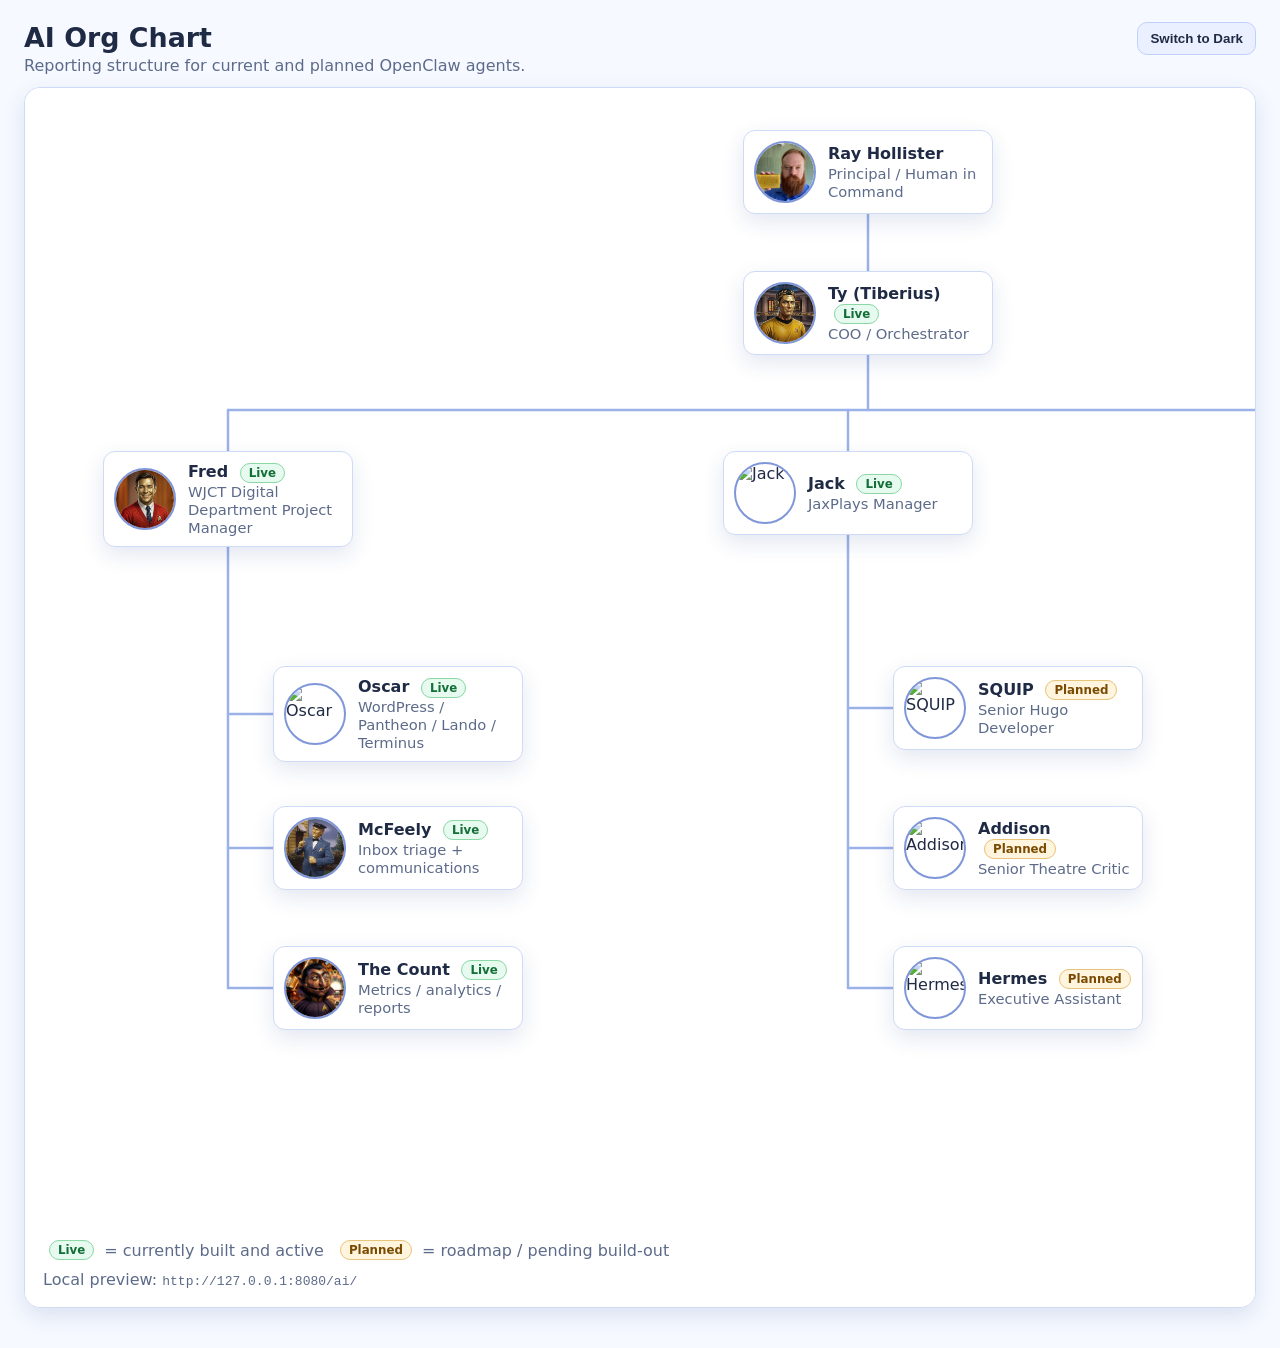
==== ai/index.html @ dd664bd5 "Add AI team page Co-Authored-By: Claude Opus 4.6 <noreply@anthropic.com>" ====
<!doctype html>
<html lang="en">
<head>
  <meta charset="UTF-8" />
  <meta name="viewport" content="width=device-width, initial-scale=1.0" />
  <title>AI Org Chart</title>
  <style>
    :root{
      --bg:#f6f9ff; --panel:#ffffff; --text:#1f2a44; --muted:#5d6b8a; --line:#9bb2e8;
      --card:#ffffff; --border:#cfdaf6; --shadow:0 8px 22px rgba(25,55,130,.12);
      --live-bg:#e7faef; --live-bd:#8bd7a5; --live-tx:#136f37;
      --plan-bg:#fff4dd; --plan-bd:#e8c47b; --plan-tx:#7a4a00;
      --btn:#eaf0ff; --btn-bd:#bfd0ff;
    }
    body.dark{
      --bg:#090f22; --panel:#0d1631; --text:#edf2ff; --muted:#a8b4d8; --line:#445da7;
      --card:#111b39; --border:#2f4384; --shadow:0 10px 24px rgba(0,0,0,.35);
      --live-bg:#173924; --live-bd:#3f8e5f; --live-tx:#b4f3c8;
      --plan-bg:#3a2a12; --plan-bd:#8d6730; --plan-tx:#ffdca1;
      --btn:#182346; --btn-bd:#3c56a1;
    }
    *{box-sizing:border-box}
    body{margin:0;font-family:Inter,system-ui,-apple-system,Segoe UI,Roboto,sans-serif;background:var(--bg);color:var(--text)}
    .wrap{width:100%;padding:22px 24px 40px}
    .top{display:flex;align-items:flex-start;justify-content:space-between;gap:12px;margin-bottom:12px}
    h1{margin:0;font-size:clamp(1.35rem,2.1vw,2.2rem)}
    .sub{margin:.2rem 0 0;color:var(--muted)}
    .toggle{border:1px solid var(--btn-bd);background:var(--btn);color:var(--text);padding:8px 12px;border-radius:10px;cursor:pointer;font-weight:600}

    .chart-shell{background:var(--panel);border:1px solid var(--border);border-radius:16px;box-shadow:var(--shadow);padding:18px;overflow:auto}
    .chart{position:relative;width:1600px;height:1120px;margin:0 auto}
    .wires{position:absolute;inset:0;pointer-events:none}
    .wires line{stroke:var(--line);stroke-width:2.5;stroke-linecap:round}
    .node{position:absolute;width:250px;display:flex;gap:12px;align-items:center;background:var(--card);border:1px solid var(--border);border-radius:12px;padding:10px;box-shadow:var(--shadow)}

    .avatar{width:62px;height:62px;border-radius:50%;object-fit:cover;border:2px solid #7f96d8;background:#fff;flex:0 0 auto;cursor:zoom-in}
    .name{font-weight:800;line-height:1.2}
    .role{font-size:.92rem;color:var(--muted);line-height:1.2;margin-top:2px}
    .pill{font-size:.74rem;padding:2px 8px;border-radius:999px;border:1px solid;margin-left:6px;vertical-align:middle;font-weight:700}
    .pill.live{background:var(--live-bg);border-color:var(--live-bd);color:var(--live-tx)}
    .pill.planned{background:var(--plan-bg);border-color:var(--plan-bd);color:var(--plan-tx)}
    .legend{margin-top:14px;color:var(--muted);display:flex;align-items:center;gap:10px;flex-wrap:wrap}

    /* Mobile layout */
    .mobile{display:none}
    .mobile .stack{display:grid;gap:10px}
    .m-card{display:flex;gap:10px;align-items:center;background:var(--card);border:1px solid var(--border);border-radius:12px;padding:10px;box-shadow:var(--shadow)}
    .m-lines{position:relative;margin-left:34px;padding-left:14px;display:grid;gap:8px}
    .m-lines > *{position:relative}
    /* side stub into each item */
    .m-lines > *::before{content:'';position:absolute;left:-14px;top:24px;width:14px;border-top:2px solid var(--line)}
    /* vertical segment only between items (prevents hanging tails) */
    .m-lines > *:not(:last-child)::after{content:'';position:absolute;left:-14px;top:24px;bottom:-8px;border-left:2px solid var(--line)}
    /* start connector from parent into first child centerline */
    .m-lines::before{content:'';position:absolute;left:-14px;top:-8px;height:32px;border-left:2px solid var(--line)}

    details.branch{background:var(--card);border:1px solid var(--border);border-radius:12px;padding:8px 10px;box-shadow:var(--shadow)}
    details.branch summary{cursor:pointer;font-weight:700;list-style:none;position:relative}
    details.branch summary::-webkit-details-marker{display:none}
    .branch-content{margin-top:8px;display:grid;gap:8px;position:relative}
    .branch-content > .m-card{position:relative}
    /* connector from manager card down into the direct-report rail */
    .branch-content > .m-card + .m-lines{margin-top:2px}
    .branch-content > .m-card + .m-lines::before{content:'';position:absolute;left:34px;top:-8px;height:32px;border-left:2px solid var(--line)}

    .lightbox{position:fixed;inset:0;background:rgba(8,12,24,.78);display:none;align-items:center;justify-content:center;z-index:9999;padding:24px}
    .lightbox.open{display:flex}
    .lightbox img{max-width:min(88vw,1000px);max-height:88vh;border-radius:14px;border:2px solid var(--border);box-shadow:0 20px 50px rgba(0,0,0,.45);background:#000}
    .lightbox .close{position:absolute;top:18px;right:18px;border:1px solid var(--btn-bd);background:var(--btn);color:var(--text);padding:8px 12px;border-radius:10px;cursor:pointer;font-weight:700}

    @media (max-width: 1100px){
      .desktop{display:none}
      .mobile{display:block}
      .wrap{padding:16px}
      .chart-shell{padding:12px}
    }
  </style>
</head>
<body>
  <div class="wrap">
    <div class="top">
      <div>
        <h1>AI Org Chart</h1>
        <p class="sub">Reporting structure for current and planned OpenClaw agents.</p>
      </div>
      <button class="toggle" id="themeToggle">Switch to Dark</button>
    </div>

    <div class="chart-shell desktop">
      <div class="chart" id="chart">
        <svg class="wires" id="wires" aria-hidden="true"></svg>

        <div class="node" id="ray" style="left:700px;top:24px"><img class="avatar" src="assets/ray.jpg" alt="Ray" /><div><div class="name">Ray Hollister</div><div class="role">Principal / Human in Command</div></div></div>
        <div class="node" id="ty" style="left:700px;top:165px"><img class="avatar" src="assets/ty.jpg" alt="Ty" /><div><div class="name">Ty (Tiberius) <span class="pill live">Live</span></div><div class="role">COO / Orchestrator</div></div></div>

        <div class="node" id="fred" style="left:60px;top:345px"><img class="avatar" src="assets/fred.jpg" alt="Fred" /><div><div class="name">Fred <span class="pill live">Live</span></div><div class="role">WJCT Digital Department Project Manager</div></div></div>
        <div class="node" id="jack" style="left:680px;top:345px"><img class="avatar" src="assets/jack.png" alt="Jack" /><div><div class="name">Jack <span class="pill live">Live</span></div><div class="role">JaxPlays Manager</div></div></div>
        <div class="node" id="personal" style="left:1240px;top:345px"><img class="avatar" src="https://jaxplays.org/media/default/people_headshot.webp" alt="Personal" /><div><div class="name">Hollister <span class="pill planned">Planned</span></div><div class="role">TBD specialists (homelab / automation)</div></div></div>

        <div class="node" id="oscar" style="left:230px;top:560px"><img class="avatar" src="assets/oscar.png" alt="Oscar" /><div><div class="name">Oscar <span class="pill live">Live</span></div><div class="role">WordPress / Pantheon / Lando / Terminus</div></div></div>
        <div class="node" id="mcfeely" style="left:230px;top:700px"><img class="avatar" src="assets/mcfeely.jpg" alt="McFeely" /><div><div class="name">McFeely <span class="pill live">Live</span></div><div class="role">Inbox triage + communications</div></div></div>
        <div class="node" id="count" style="left:230px;top:840px"><img class="avatar" src="assets/the-count.png" alt="The Count" /><div><div class="name">The Count <span class="pill live">Live</span></div><div class="role">Metrics / analytics / reports</div></div></div>

        <div class="node" id="squip" style="left:850px;top:560px"><img class="avatar" src="https://jaxplays.org/media/default/people_headshot.webp" alt="SQUIP" /><div><div class="name">SQUIP <span class="pill planned">Planned</span></div><div class="role">Senior Hugo Developer</div></div></div>
        <div class="node" id="addison" style="left:850px;top:700px"><img class="avatar" src="https://jaxplays.org/media/default/people_headshot.webp" alt="Addison" /><div><div class="name">Addison <span class="pill planned">Planned</span></div><div class="role">Senior Theatre Critic</div></div></div>
        <div class="node" id="hermes" style="left:850px;top:840px"><img class="avatar" src="https://jaxplays.org/media/default/people_headshot.webp" alt="Hermes" /><div><div class="name">Hermes <span class="pill planned">Planned</span></div><div class="role">Executive Assistant</div></div></div>
      </div>

      <div class="legend">
        <span class="pill live">Live</span> = currently built and active
        <span class="pill planned">Planned</span> = roadmap / pending build-out
      </div>
      <p style="margin:.6rem 0 0;color:var(--muted)">Local preview: <code>http://127.0.0.1:8080/ai/</code></p>
    </div>

    <div class="chart-shell mobile">
      <div class="stack">
        <div class="m-card"><img class="avatar" src="assets/ray.jpg" alt="Ray" /><div><div class="name">Ray Hollister</div><div class="role">Principal / Human in Command</div></div></div>
        <div class="m-lines">
          <div class="m-card"><img class="avatar" src="assets/ty.jpg" alt="Ty" /><div><div class="name">Ty (Tiberius) <span class="pill live">Live</span></div><div class="role">COO / Orchestrator</div></div></div>

          <details class="branch" open>
            <summary>WJCT — Fred <span class="pill live">Live</span></summary>
            <div class="branch-content">
              <div class="m-card"><img class="avatar" src="assets/fred.jpg" alt="Fred" /><div><div class="name">Fred</div><div class="role">WJCT Digital Department Project Manager</div></div></div>
              <div class="m-lines">
                <div class="m-card"><img class="avatar" src="assets/oscar.png" alt="Oscar" /><div><div class="name">Oscar <span class="pill live">Live</span></div><div class="role">WordPress / Pantheon / Lando / Terminus</div></div></div>
                <div class="m-card"><img class="avatar" src="assets/mcfeely.jpg" alt="McFeely" /><div><div class="name">McFeely <span class="pill live">Live</span></div><div class="role">Inbox triage + communications</div></div></div>
                <div class="m-card"><img class="avatar" src="assets/the-count.png" alt="The Count" /><div><div class="name">The Count <span class="pill live">Live</span></div><div class="role">Metrics / analytics / reports</div></div></div>
              </div>
            </div>
          </details>

          <details class="branch" open>
            <summary>JaxPlays — Jack <span class="pill live">Live</span></summary>
            <div class="branch-content">
              <div class="m-card"><img class="avatar" src="assets/jack.png" alt="Jack" /><div><div class="name">Jack</div><div class="role">JaxPlays Manager</div></div></div>
              <div class="m-lines">
                <div class="m-card"><img class="avatar" src="https://jaxplays.org/media/default/people_headshot.webp" alt="SQUIP" /><div><div class="name">SQUIP <span class="pill planned">Planned</span></div><div class="role">Senior Hugo Developer</div></div></div>
                <div class="m-card"><img class="avatar" src="https://jaxplays.org/media/default/people_headshot.webp" alt="Addison" /><div><div class="name">Addison <span class="pill planned">Planned</span></div><div class="role">Senior Theatre Critic</div></div></div>
                <div class="m-card"><img class="avatar" src="https://jaxplays.org/media/default/people_headshot.webp" alt="Hermes" /><div><div class="name">Hermes <span class="pill planned">Planned</span></div><div class="role">Executive Assistant</div></div></div>
              </div>
            </div>
          </details>

          <details class="branch">
            <summary>Hollister <span class="pill planned">Planned</span></summary>
            <div class="branch-content">
              <div class="m-card"><img class="avatar" src="https://jaxplays.org/media/default/people_headshot.webp" alt="Personal" /><div><div class="name">Hollister</div><div class="role">TBD specialists (homelab / automation)</div></div></div>
            </div>
          </details>
        </div>
      </div>
    </div>
  </div>

  <div class="lightbox" id="avatarLightbox" aria-hidden="true">
    <button class="close" id="avatarLightboxClose">Close</button>
    <img id="avatarLightboxImg" alt="Avatar preview" />
  </div>

  <script>
    const body=document.body,btn=document.getElementById('themeToggle');
    const saved=localStorage.getItem('orgTheme');
    if(saved==='dark') body.classList.add('dark');
    btn.textContent=body.classList.contains('dark')?'Switch to Bright':'Switch to Dark';
    btn.addEventListener('click',()=>{body.classList.toggle('dark');const d=body.classList.contains('dark');localStorage.setItem('orgTheme',d?'dark':'light');btn.textContent=d?'Switch to Bright':'Switch to Dark';requestAnimationFrame(drawWires)});

    const lb=document.getElementById('avatarLightbox'),lbImg=document.getElementById('avatarLightboxImg'),lbClose=document.getElementById('avatarLightboxClose');
    document.querySelectorAll('.avatar').forEach((img)=>img.addEventListener('click',()=>{lbImg.src=img.src;lb.classList.add('open');}));
    function closeLightbox(){lb.classList.remove('open');lbImg.src=''}
    lbClose.addEventListener('click',closeLightbox); lb.addEventListener('click',(e)=>{if(e.target===lb)closeLightbox()});
    document.addEventListener('keydown',(e)=>{if(e.key==='Escape'&&lb.classList.contains('open'))closeLightbox()});

    const chart=document.getElementById('chart'),wires=document.getElementById('wires');
    function pt(id){const r=document.getElementById(id).getBoundingClientRect(),c=chart.getBoundingClientRect();return {left:r.left-c.left,right:r.right-c.left,top:r.top-c.top,bottom:r.bottom-c.top,cx:r.left-c.left+r.width/2,cy:r.top-c.top+r.height/2};}
    function line(x1,y1,x2,y2){const l=document.createElementNS('http://www.w3.org/2000/svg','line');l.setAttribute('x1',x1);l.setAttribute('y1',y1);l.setAttribute('x2',x2);l.setAttribute('y2',y2);wires.appendChild(l)}
    function drawWires(){
      if(!chart||!wires||window.matchMedia('(max-width: 1100px)').matches) { if(wires) wires.innerHTML=''; return; }
      wires.innerHTML=''; wires.setAttribute('viewBox',`0 0 ${chart.clientWidth} ${chart.clientHeight}`); wires.setAttribute('preserveAspectRatio','none');
      const R={}; ['ray','ty','fred','jack','personal','oscar','mcfeely','count','squip','addison','hermes'].forEach(id=>R[id]=pt(id));
      line(R.ray.cx,R.ray.bottom,R.ray.cx,R.ty.top);
      const busY=R.ty.bottom+55;
      line(R.ty.cx,R.ty.bottom,R.ty.cx,busY);
      line(R.fred.cx,busY,R.personal.cx,busY);
      line(R.fred.cx,busY,R.fred.cx,R.fred.top);
      line(R.jack.cx,busY,R.jack.cx,R.jack.top);
      line(R.personal.cx,busY,R.personal.cx,R.personal.top);
      const fredTrunkX=R.fred.cx; line(fredTrunkX,R.fred.bottom,fredTrunkX,R.count.cy); ['oscar','mcfeely','count'].forEach(id=>line(fredTrunkX,R[id].cy,R[id].left,R[id].cy));
      const jackTrunkX=R.jack.cx; line(jackTrunkX,R.jack.bottom,jackTrunkX,R.hermes.cy); ['squip','addison','hermes'].forEach(id=>line(jackTrunkX,R[id].cy,R[id].left,R[id].cy));
    }
    window.addEventListener('resize',drawWires); window.addEventListener('load',drawWires); setTimeout(drawWires,60);
  </script>
</body>
</html>
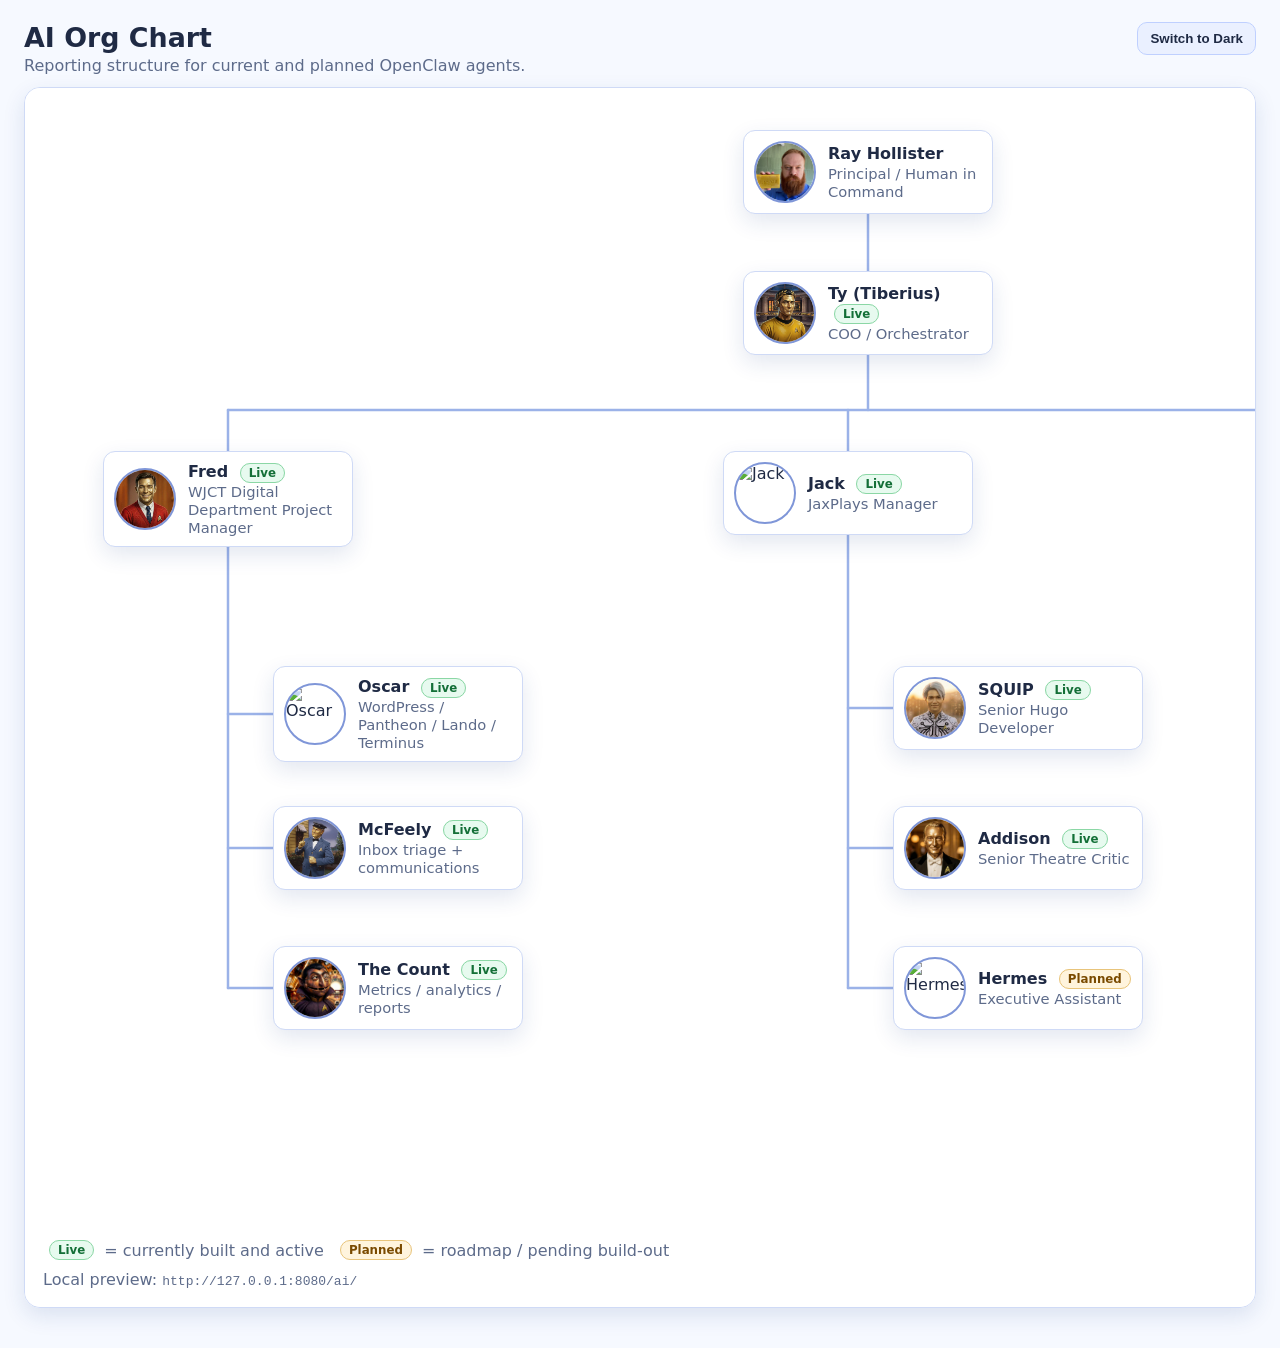
==== commit 44eb1810: "Update SQUIP/Addison to Live and set correct profile photos" ====
--- a/ai/index.html
+++ b/ai/index.html
@@ -101,8 +101,8 @@
         <div class="node" id="mcfeely" style="left:230px;top:700px"><img class="avatar" src="assets/mcfeely.jpg" alt="McFeely" /><div><div class="name">McFeely <span class="pill live">Live</span></div><div class="role">Inbox triage + communications</div></div></div>
         <div class="node" id="count" style="left:230px;top:840px"><img class="avatar" src="assets/the-count.png" alt="The Count" /><div><div class="name">The Count <span class="pill live">Live</span></div><div class="role">Metrics / analytics / reports</div></div></div>
 
-        <div class="node" id="squip" style="left:850px;top:560px"><img class="avatar" src="https://jaxplays.org/media/default/people_headshot.webp" alt="SQUIP" /><div><div class="name">SQUIP <span class="pill planned">Planned</span></div><div class="role">Senior Hugo Developer</div></div></div>
-        <div class="node" id="addison" style="left:850px;top:700px"><img class="avatar" src="https://jaxplays.org/media/default/people_headshot.webp" alt="Addison" /><div><div class="name">Addison <span class="pill planned">Planned</span></div><div class="role">Senior Theatre Critic</div></div></div>
+        <div class="node" id="squip" style="left:850px;top:560px"><img class="avatar" src="assets/addison.jpg" alt="SQUIP" /><div><div class="name">SQUIP <span class="pill live">Live</span></div><div class="role">Senior Hugo Developer</div></div></div>
+        <div class="node" id="addison" style="left:850px;top:700px"><img class="avatar" src="assets/squip.jpg" alt="Addison" /><div><div class="name">Addison <span class="pill live">Live</span></div><div class="role">Senior Theatre Critic</div></div></div>
         <div class="node" id="hermes" style="left:850px;top:840px"><img class="avatar" src="https://jaxplays.org/media/default/people_headshot.webp" alt="Hermes" /><div><div class="name">Hermes <span class="pill planned">Planned</span></div><div class="role">Executive Assistant</div></div></div>
       </div>
 
@@ -136,8 +136,8 @@
             <div class="branch-content">
               <div class="m-card"><img class="avatar" src="assets/jack.png" alt="Jack" /><div><div class="name">Jack</div><div class="role">JaxPlays Manager</div></div></div>
               <div class="m-lines">
-                <div class="m-card"><img class="avatar" src="https://jaxplays.org/media/default/people_headshot.webp" alt="SQUIP" /><div><div class="name">SQUIP <span class="pill planned">Planned</span></div><div class="role">Senior Hugo Developer</div></div></div>
-                <div class="m-card"><img class="avatar" src="https://jaxplays.org/media/default/people_headshot.webp" alt="Addison" /><div><div class="name">Addison <span class="pill planned">Planned</span></div><div class="role">Senior Theatre Critic</div></div></div>
+                <div class="m-card"><img class="avatar" src="assets/addison.jpg" alt="SQUIP" /><div><div class="name">SQUIP <span class="pill live">Live</span></div><div class="role">Senior Hugo Developer</div></div></div>
+                <div class="m-card"><img class="avatar" src="assets/squip.jpg" alt="Addison" /><div><div class="name">Addison <span class="pill live">Live</span></div><div class="role">Senior Theatre Critic</div></div></div>
                 <div class="m-card"><img class="avatar" src="https://jaxplays.org/media/default/people_headshot.webp" alt="Hermes" /><div><div class="name">Hermes <span class="pill planned">Planned</span></div><div class="role">Executive Assistant</div></div></div>
               </div>
             </div>
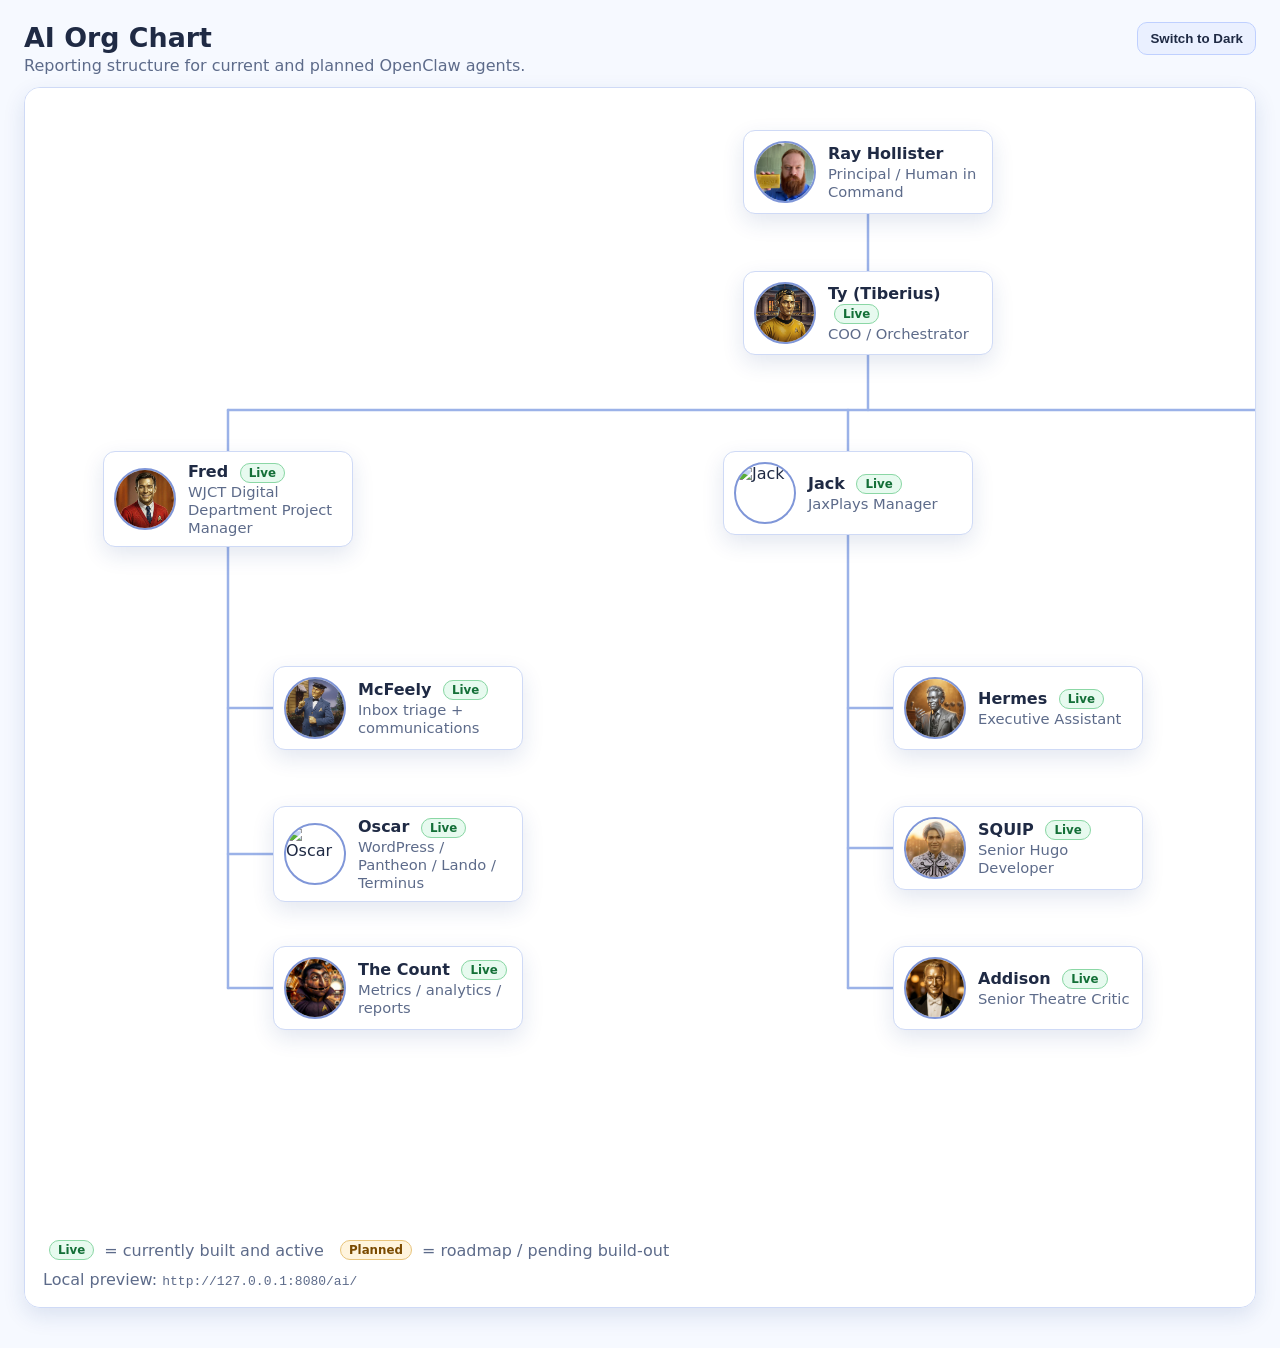
==== commit 2fea3cd0: "Update /ai org chart roles, Hermes avatar, and connector lines" ====
--- a/ai/index.html
+++ b/ai/index.html
@@ -97,13 +97,13 @@
         <div class="node" id="jack" style="left:680px;top:345px"><img class="avatar" src="assets/jack.png" alt="Jack" /><div><div class="name">Jack <span class="pill live">Live</span></div><div class="role">JaxPlays Manager</div></div></div>
         <div class="node" id="personal" style="left:1240px;top:345px"><img class="avatar" src="https://jaxplays.org/media/default/people_headshot.webp" alt="Personal" /><div><div class="name">Hollister <span class="pill planned">Planned</span></div><div class="role">TBD specialists (homelab / automation)</div></div></div>
 
-        <div class="node" id="oscar" style="left:230px;top:560px"><img class="avatar" src="assets/oscar.png" alt="Oscar" /><div><div class="name">Oscar <span class="pill live">Live</span></div><div class="role">WordPress / Pantheon / Lando / Terminus</div></div></div>
-        <div class="node" id="mcfeely" style="left:230px;top:700px"><img class="avatar" src="assets/mcfeely.jpg" alt="McFeely" /><div><div class="name">McFeely <span class="pill live">Live</span></div><div class="role">Inbox triage + communications</div></div></div>
+        <div class="node" id="mcfeely" style="left:230px;top:560px"><img class="avatar" src="assets/mcfeely.jpg" alt="McFeely" /><div><div class="name">McFeely <span class="pill live">Live</span></div><div class="role">Inbox triage + communications</div></div></div>
+        <div class="node" id="oscar" style="left:230px;top:700px"><img class="avatar" src="assets/oscar.png" alt="Oscar" /><div><div class="name">Oscar <span class="pill live">Live</span></div><div class="role">WordPress / Pantheon / Lando / Terminus</div></div></div>
         <div class="node" id="count" style="left:230px;top:840px"><img class="avatar" src="assets/the-count.png" alt="The Count" /><div><div class="name">The Count <span class="pill live">Live</span></div><div class="role">Metrics / analytics / reports</div></div></div>
 
-        <div class="node" id="squip" style="left:850px;top:560px"><img class="avatar" src="assets/addison.jpg" alt="SQUIP" /><div><div class="name">SQUIP <span class="pill live">Live</span></div><div class="role">Senior Hugo Developer</div></div></div>
-        <div class="node" id="addison" style="left:850px;top:700px"><img class="avatar" src="assets/squip.jpg" alt="Addison" /><div><div class="name">Addison <span class="pill live">Live</span></div><div class="role">Senior Theatre Critic</div></div></div>
-        <div class="node" id="hermes" style="left:850px;top:840px"><img class="avatar" src="https://jaxplays.org/media/default/people_headshot.webp" alt="Hermes" /><div><div class="name">Hermes <span class="pill planned">Planned</span></div><div class="role">Executive Assistant</div></div></div>
+        <div class="node" id="hermes" style="left:850px;top:560px"><img class="avatar" src="assets/hermes.jpg" alt="Hermes" /><div><div class="name">Hermes <span class="pill live">Live</span></div><div class="role">Executive Assistant</div></div></div>
+        <div class="node" id="squip" style="left:850px;top:700px"><img class="avatar" src="assets/addison.jpg" alt="SQUIP" /><div><div class="name">SQUIP <span class="pill live">Live</span></div><div class="role">Senior Hugo Developer</div></div></div>
+        <div class="node" id="addison" style="left:850px;top:840px"><img class="avatar" src="assets/squip.jpg" alt="Addison" /><div><div class="name">Addison <span class="pill live">Live</span></div><div class="role">Senior Theatre Critic</div></div></div>
       </div>
 
       <div class="legend">
@@ -124,8 +124,8 @@
             <div class="branch-content">
               <div class="m-card"><img class="avatar" src="assets/fred.jpg" alt="Fred" /><div><div class="name">Fred</div><div class="role">WJCT Digital Department Project Manager</div></div></div>
               <div class="m-lines">
+                <div class="m-card"><img class="avatar" src="assets/mcfeely.jpg" alt="McFeely" /><div><div class="name">McFeely <span class="pill live">Live</span></div><div class="role">Inbox triage + communications</div></div></div>
                 <div class="m-card"><img class="avatar" src="assets/oscar.png" alt="Oscar" /><div><div class="name">Oscar <span class="pill live">Live</span></div><div class="role">WordPress / Pantheon / Lando / Terminus</div></div></div>
-                <div class="m-card"><img class="avatar" src="assets/mcfeely.jpg" alt="McFeely" /><div><div class="name">McFeely <span class="pill live">Live</span></div><div class="role">Inbox triage + communications</div></div></div>
                 <div class="m-card"><img class="avatar" src="assets/the-count.png" alt="The Count" /><div><div class="name">The Count <span class="pill live">Live</span></div><div class="role">Metrics / analytics / reports</div></div></div>
               </div>
             </div>
@@ -136,9 +136,9 @@
             <div class="branch-content">
               <div class="m-card"><img class="avatar" src="assets/jack.png" alt="Jack" /><div><div class="name">Jack</div><div class="role">JaxPlays Manager</div></div></div>
               <div class="m-lines">
+                <div class="m-card"><img class="avatar" src="assets/hermes.jpg" alt="Hermes" /><div><div class="name">Hermes <span class="pill live">Live</span></div><div class="role">Executive Assistant</div></div></div>
                 <div class="m-card"><img class="avatar" src="assets/addison.jpg" alt="SQUIP" /><div><div class="name">SQUIP <span class="pill live">Live</span></div><div class="role">Senior Hugo Developer</div></div></div>
                 <div class="m-card"><img class="avatar" src="assets/squip.jpg" alt="Addison" /><div><div class="name">Addison <span class="pill live">Live</span></div><div class="role">Senior Theatre Critic</div></div></div>
-                <div class="m-card"><img class="avatar" src="https://jaxplays.org/media/default/people_headshot.webp" alt="Hermes" /><div><div class="name">Hermes <span class="pill planned">Planned</span></div><div class="role">Executive Assistant</div></div></div>
               </div>
             </div>
           </details>
@@ -186,8 +186,17 @@
       line(R.fred.cx,busY,R.fred.cx,R.fred.top);
       line(R.jack.cx,busY,R.jack.cx,R.jack.top);
       line(R.personal.cx,busY,R.personal.cx,R.personal.top);
-      const fredTrunkX=R.fred.cx; line(fredTrunkX,R.fred.bottom,fredTrunkX,R.count.cy); ['oscar','mcfeely','count'].forEach(id=>line(fredTrunkX,R[id].cy,R[id].left,R[id].cy));
-      const jackTrunkX=R.jack.cx; line(jackTrunkX,R.jack.bottom,jackTrunkX,R.hermes.cy); ['squip','addison','hermes'].forEach(id=>line(jackTrunkX,R[id].cy,R[id].left,R[id].cy));
+      const fredChildren=['oscar','mcfeely','count'];
+      const fredTrunkX=R.fred.cx;
+      const fredTrunkBottom=Math.max(...fredChildren.map(id=>R[id].cy));
+      line(fredTrunkX,R.fred.bottom,fredTrunkX,fredTrunkBottom);
+      fredChildren.forEach(id=>line(fredTrunkX,R[id].cy,R[id].left,R[id].cy));
+
+      const jackChildren=['squip','addison','hermes'];
+      const jackTrunkX=R.jack.cx;
+      const jackTrunkBottom=Math.max(...jackChildren.map(id=>R[id].cy));
+      line(jackTrunkX,R.jack.bottom,jackTrunkX,jackTrunkBottom);
+      jackChildren.forEach(id=>line(jackTrunkX,R[id].cy,R[id].left,R[id].cy));
     }
     window.addEventListener('resize',drawWires); window.addEventListener('load',drawWires); setTimeout(drawWires,60);
   </script>
